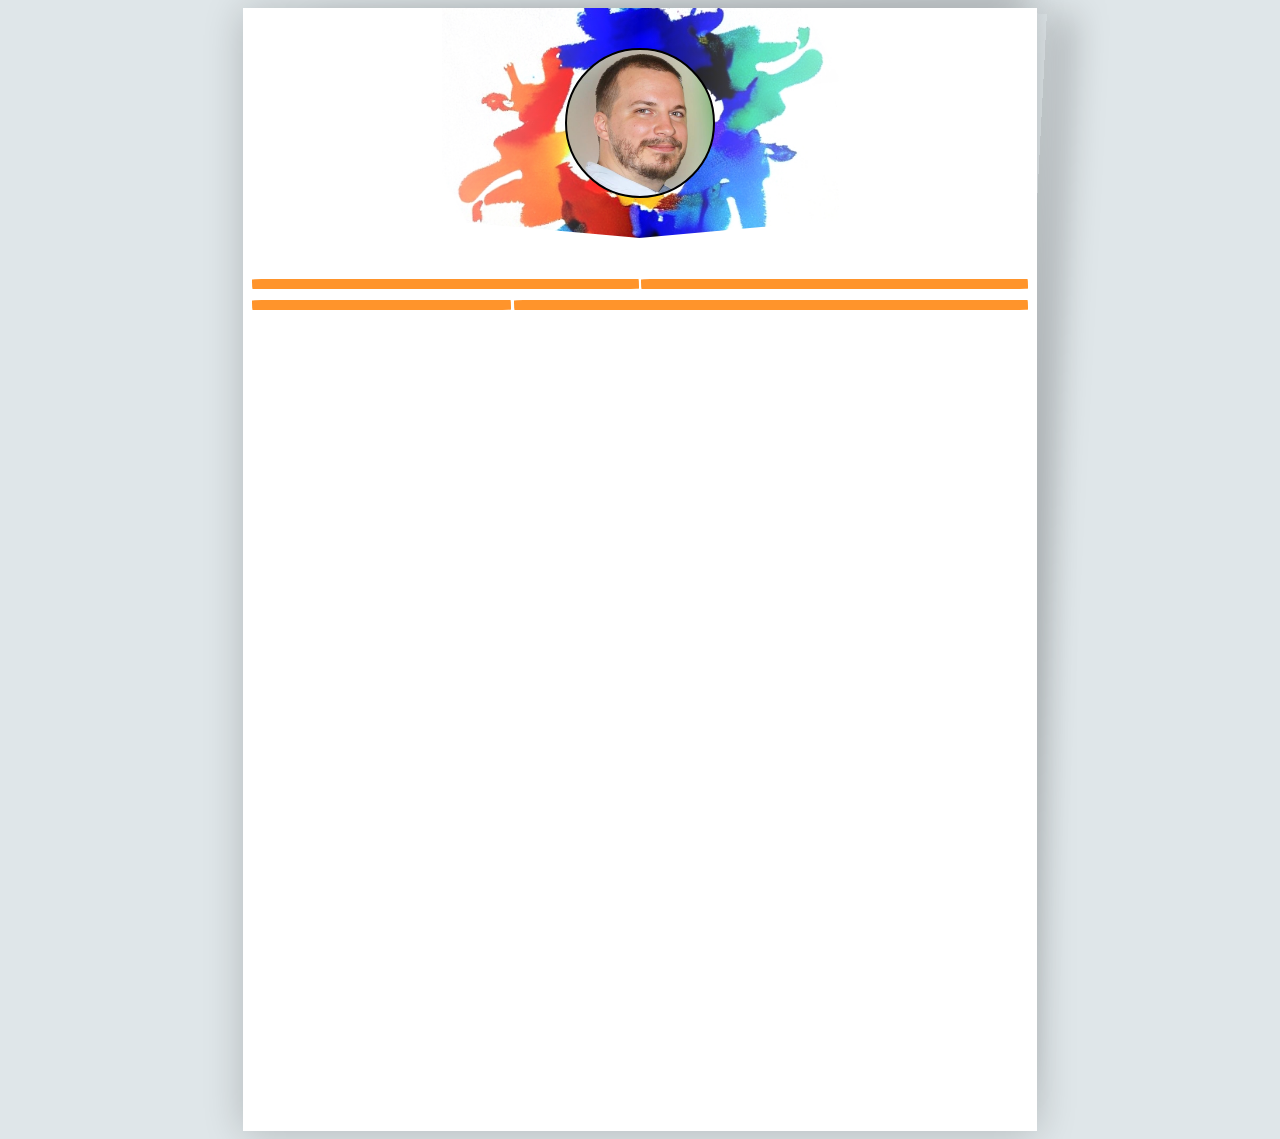
==== bio/index.html @ f8e95abe "bio" ====
<html>
	<head>
	    <meta charset="UTF-8">
		<link rel="stylesheet" href="paper.css">
		<link rel="stylesheet" href="main.css">
		<link rel="stylesheet" href="timeline.css">
		<script type="text/javascript" src="data.js"></script>
		<script type="text/javascript" src="main.js"></script>
	</head>
	<body>
		<div class="paper-shadow">
			<div class="header">
				<div class="title">
					<span>
						<h1 id="name"></h1>
						<div id="brief"></div>
					</span>
				</div>
				<div class="avatar">
					<div class="avatar-pic"></div>
				</div>
				<div class="contact">
					<div id="links"></div>
				</div>

			</div>
			<div class="highlight" id="highlight">
			</div>
			<div class="content">
				<div id="work" class="section"></div>
				<div id="education" class="section"></div>
			</div>
			<div class="content">
				<div id="projects" class="section"></div>
				<div id="publications" class="section double"></div>
			</div>
		</div>

	</body>
</html>
---- bio/paper.css ----
.paper-shadow {
  position: relative;
  background: #fff;
  width: 100%;
  box-shadow: 0px 2px 38px rgba(0, 0, 0, 0.2);
  height: 100%;
}
.paper-shadow:after, .paper-shadow:before{
  content: '';
  position: absolute;
  left: auto;
  background:none;
  z-index: -1;
}
.paper-shadow:after{
  width: 90%;
  height: 10px;
  top: 30px;
  right:8px;
  -webkit-transform: rotate(-3deg);
  -moz-transform: rotate(-3deg);
  -o-transform: rotate(-3deg);
  -ms-transform: rotate(-3deg);
  transform: rotate(-3deg);
  -webkit-box-shadow: 0px -20px 36px 5px #295d92;
  -moz-box-shadow: 0px -20px 36px 5px #295d92;
  box-shadow: 0px -25px 35px 0px rgba(0,0,0,0.5);

}

.paper-shadow:before{
  width: 10px;
  height: 95%;
  top: 5px;
  right:18px;
  -webkit-transform: rotate(3deg);
  -moz-transform: rotate(3deg);
  -o-transform: rotate(3deg);
  -ms-transform: rotate(3deg);
  transform: rotate(3deg);
  -webkit-box-shadow: 20px 0px 25px 5px #295d92;
  -moz-box-shadow: 20px 0px 25px 5px #295d92;
  box-shadow: 22px 0px 35px 0px rgba(0,0,0,0.5);
}
---- bio/main.css ----
body {
	height:297mm;
	width:210mm;
	margin-left:auto;
	margin-right:auto; 
	background:#dfe6e9;
	font-family: 'Roboto', sans-serif;
}

.header{
    position: relative;
	padding: 2.5em 1.2em 2%;
    background-size: cover, 50%;
    background-repeat: no-repeat, no-repeat;
    background-position: center center, center center;
    /*color: white;*/
    background-image: linear-gradient(rgba(0, 0, 0, 0), rgba(0, 0, 0, 0)), url(img/13.jpg);
	  background-image: linear-gradient( to right, rgba(255, 255, 255, 1), rgba(255, 255, 255,0), rgba(255, 255, 255, 1)), url(img/13.jpg);
	display: flex;
    -webkit-box-pack: center;
    justify-content: center;
    flex-wrap: wrap;
    margin-bottom: 10pt;
}


.header:before{
	transform:skew(0deg, 5.1deg);
	transform-origin: right top;
    left: 0px;
}

.header:after{
	transform: skew(0deg, -5.1deg);
    transform-origin: left top;
    right: 1px;

}

.header:after,  .header:before {
	background-color: rgb(255, 255, 255);
    content: "";
    position: absolute;
    bottom: -8%;
    height: 10%;
    width: 50%;
	/*border-top:1px solid black*/
}

.avatar-pic{
	background-image: url(img/avatar.jpg);
    background-position: center center;
    background-repeat: no-repeat;
    background-size: cover;
	height: 150px;
    margin: 0px auto 2em;
    width: 150px;
	border-radius: 50%;	
	border: 2px solid black;
}

.title, .avatar, .contact{
	width:33%;
		font-weight:bold;
	font-size:11pt
 
}
.contact{
	display: flex;
    align-items: center;
	flex-direction:row-reverse;

	
}

.contact a{
	color: black;
	text-decoration:none;

}

.title{
	display: flex;
    align-items: center;

}

.highlight{
	font-size:13pt;
	font-weight:bold;
	text-align:center;
	padding:5pt;
	line-height:1.4
}


.contact{
	text-align:right;
}

.content{
	z-index:99;
	font-family: 'Roboto', sans-serif;
	color:black;
	display: flex;
	margin:6pt
}

* {
	box-sizing: border-box;
}

.section {
	display: flex;
	flex-wrap: wrap;
	width: 50%;
	font-size:11pt;
	border: 5px solid #ff942b;
	border-radius: 40pt;
	margin:1pt;

    border-top-left-radius: 255px 15px;
    border-top-right-radius: 15px 225px;
    border-bottom-right-radius: 225px 15px;
    border-bottom-left-radius:15px 255px;
}

.section h3{
	width:100%;
	text-align:center;
	letter-spacing:2;
	margin-bottom:0pt
}
.section h4{
    text-align: center;
    margin: 0px;
    width: 100%;
	display:flex;
	align-items: center;
	justify-content: center;
}

.section h4 > img{
width:24pt;
margin-left:10pt
}

.section.double{
	width:100%
}
---- bio/timeline.css ----
.events li { 
  display: flex; 
  color: #3d3636;
}

.events li:first-of-type > time:after { 
background: #1072ef;
}

.events li:first-of-type > span { 
color: #1072ef
}

.events time { 
  position: relative;
  padding: 0.2em 1.5em; 
	    white-space: nowrap;
  }

.events time::after { 
   content: "";
   position: absolute;
   z-index: 2;
   right: 0;
   top: 0;
   transform: translateX(50%);
   border-radius: 50%;
   background: #fff;
   border: 1px #ccc solid;
   width: 1.6em;
   height: 1.6em;
   background: url('https://rgf.bg.ac.rs/slike/Rgf-logo.jpg')  0 0 no-repeat;;

}


.events span {
  padding: 0 1.5em 1.5em 1.5em;
  position: relative;
}

.events span::before {
   content: "";
   position: absolute;
   z-index: 1;
   left: 0;
   height: 100%;
   border-left: 1px #ccc solid;
}

.events strong {
   display: block;
   font-weight: bolder;
}

.events { margin: 0em; width: 100%; padding:10px }
.events, 
.events *::before, 
.events *::after { box-sizing: border-box; font-family: arial; }
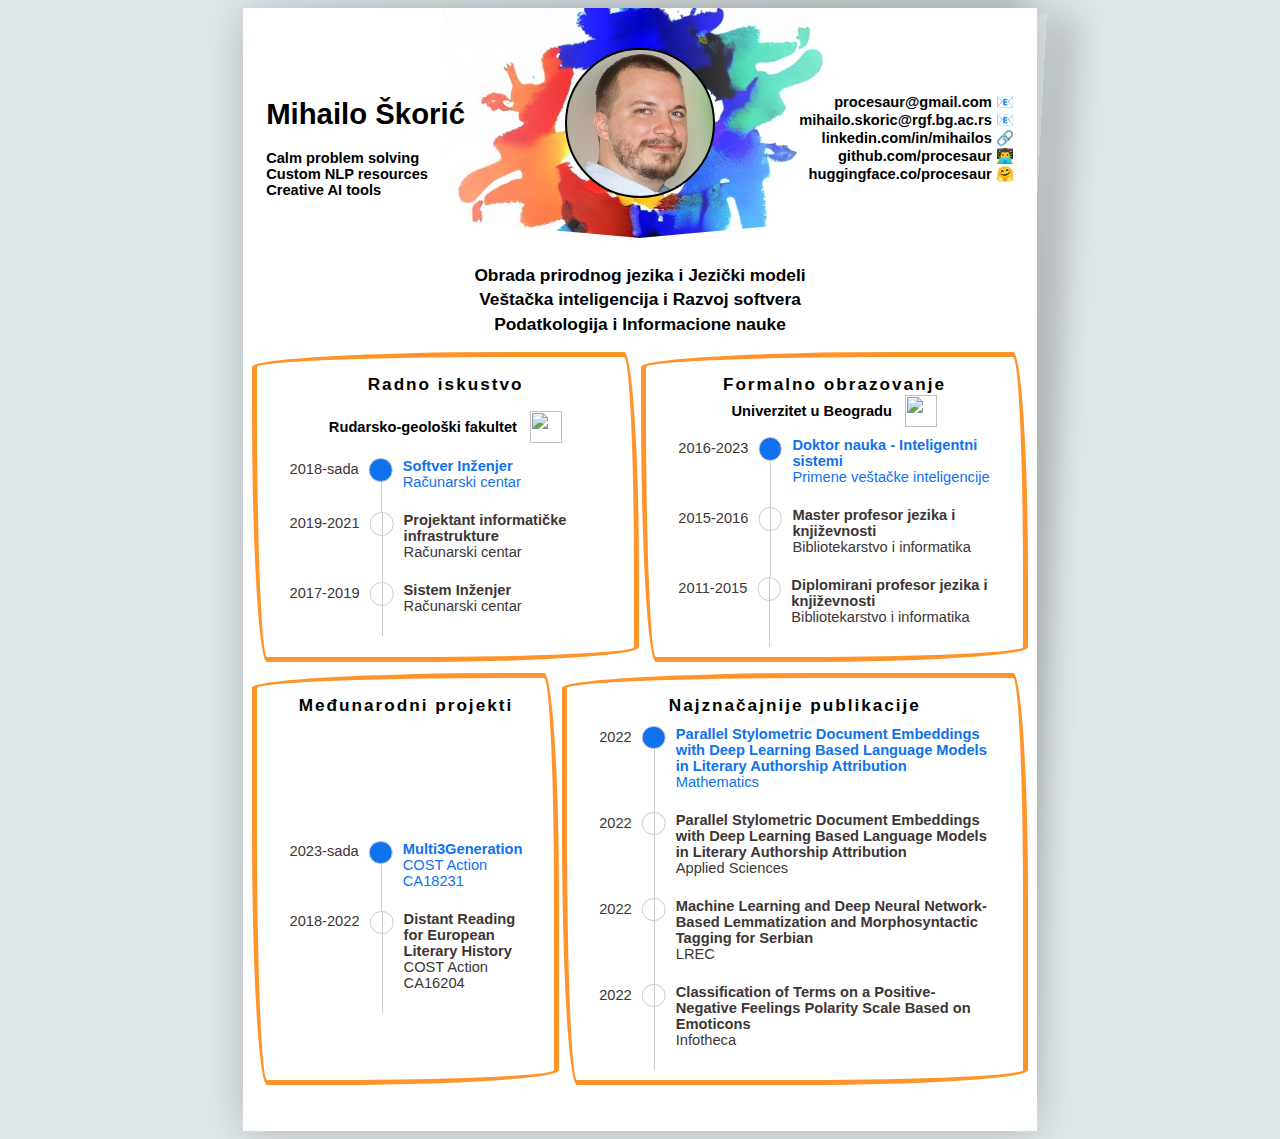
==== commit c4129c92: "js fix" ====
--- a/bio/index.html
+++ b/bio/index.html
@@ -4,7 +4,6 @@
 		<link rel="stylesheet" href="paper.css">
 		<link rel="stylesheet" href="main.css">
 		<link rel="stylesheet" href="timeline.css">
-		<script type="text/javascript" src="data.js"></script>
 		<script type="text/javascript" src="main.js"></script>
 	</head>
 	<body>
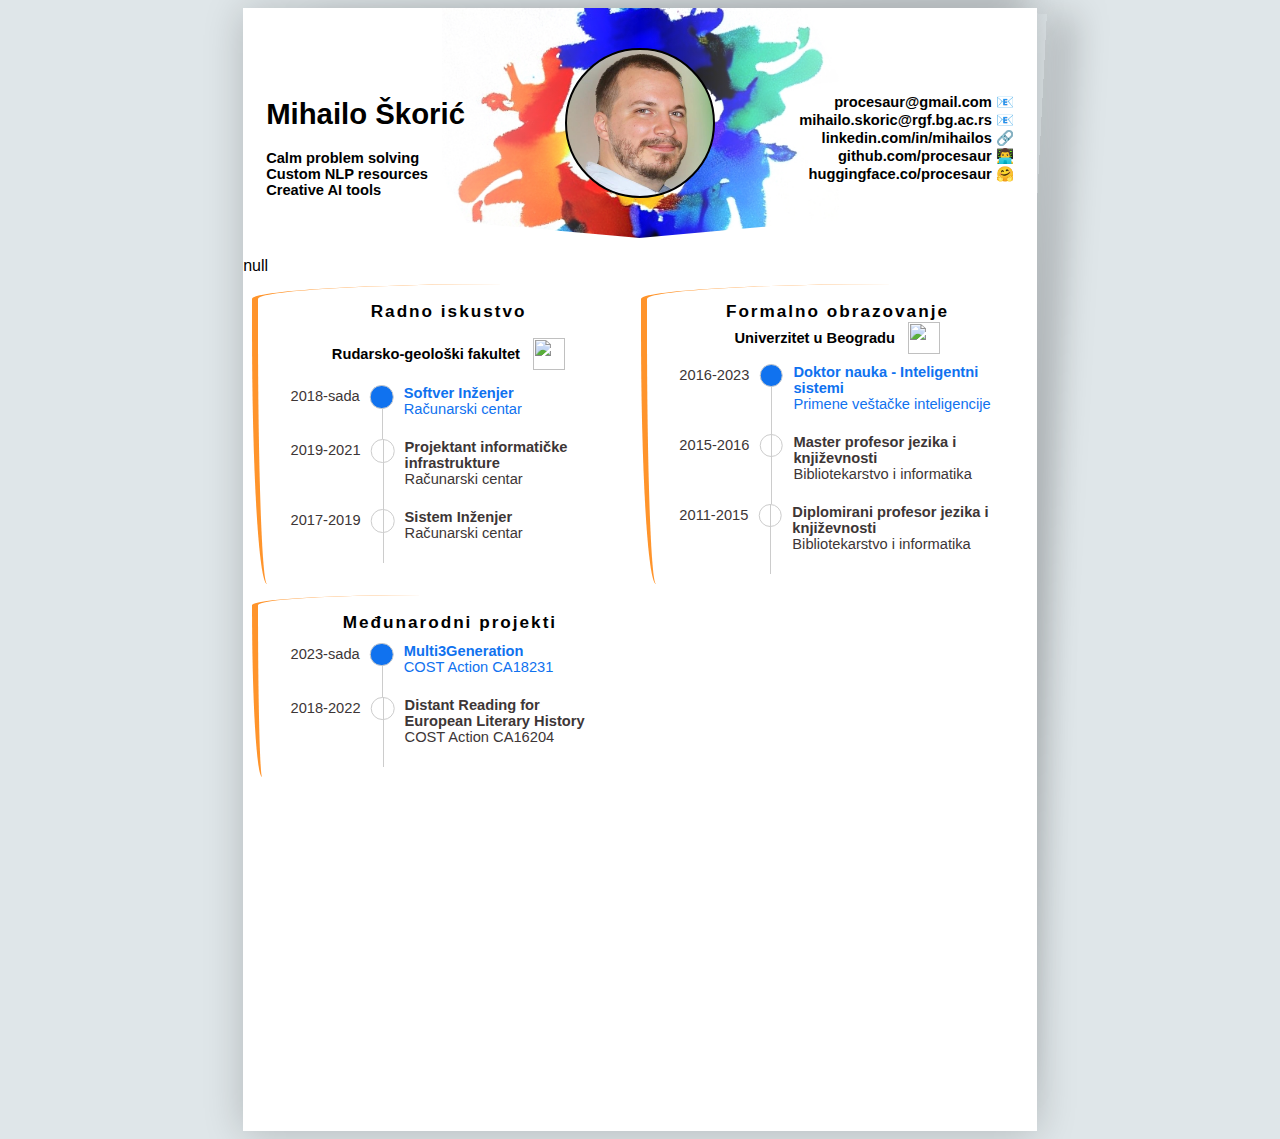
==== commit c1adc092: "bio update" ====
--- a/bio/index.html
+++ b/bio/index.html
@@ -4,10 +4,14 @@
 		<link rel="stylesheet" href="paper.css">
 		<link rel="stylesheet" href="main.css">
 		<link rel="stylesheet" href="timeline.css">
+		<script src="https://cdnjs.cloudflare.com/ajax/libs/d3/3.5.17/d3.min.js"></script>
+		
 		<script type="text/javascript" src="main.js"></script>
 	</head>
 	<body>
+	
 		<div class="paper-shadow">
+		
 			<div class="header">
 				<div class="title">
 					<span>
@@ -23,15 +27,16 @@
 				</div>
 
 			</div>
-			<div class="highlight" id="highlight">
-			</div>
+			<script type="text/javascript" src="skills.js"></script>
+			<div id="forskills"></div>
 			<div class="content">
 				<div id="work" class="section"></div>
 				<div id="education" class="section"></div>
 			</div>
+			
 			<div class="content">
 				<div id="projects" class="section"></div>
-				<div id="publications" class="section double"></div>
+				<!--div id="publications" class="section double"></div-->
 			</div>
 		</div>
 
--- a/bio/main.css
+++ b/bio/main.css
@@ -115,7 +115,7 @@
 	flex-wrap: wrap;
 	width: 50%;
 	font-size:11pt;
-	border: 5px solid #ff942b;
+	border-left: 6px solid #ff942b;
 	border-radius: 40pt;
 	margin:1pt;
 
@@ -147,4 +147,18 @@
 
 .section.double{
 	width:100%
-}+}
+
+	.node circle {
+	  fill: #fff;
+	  stroke: #1072ef;
+	  stroke-width: 3px;
+	}
+
+	.node text { font: 13px sans-serif; }
+
+	.link {
+	  fill: none;
+	  stroke: #cccccc3d;
+	  stroke-width: 6px;
+	}